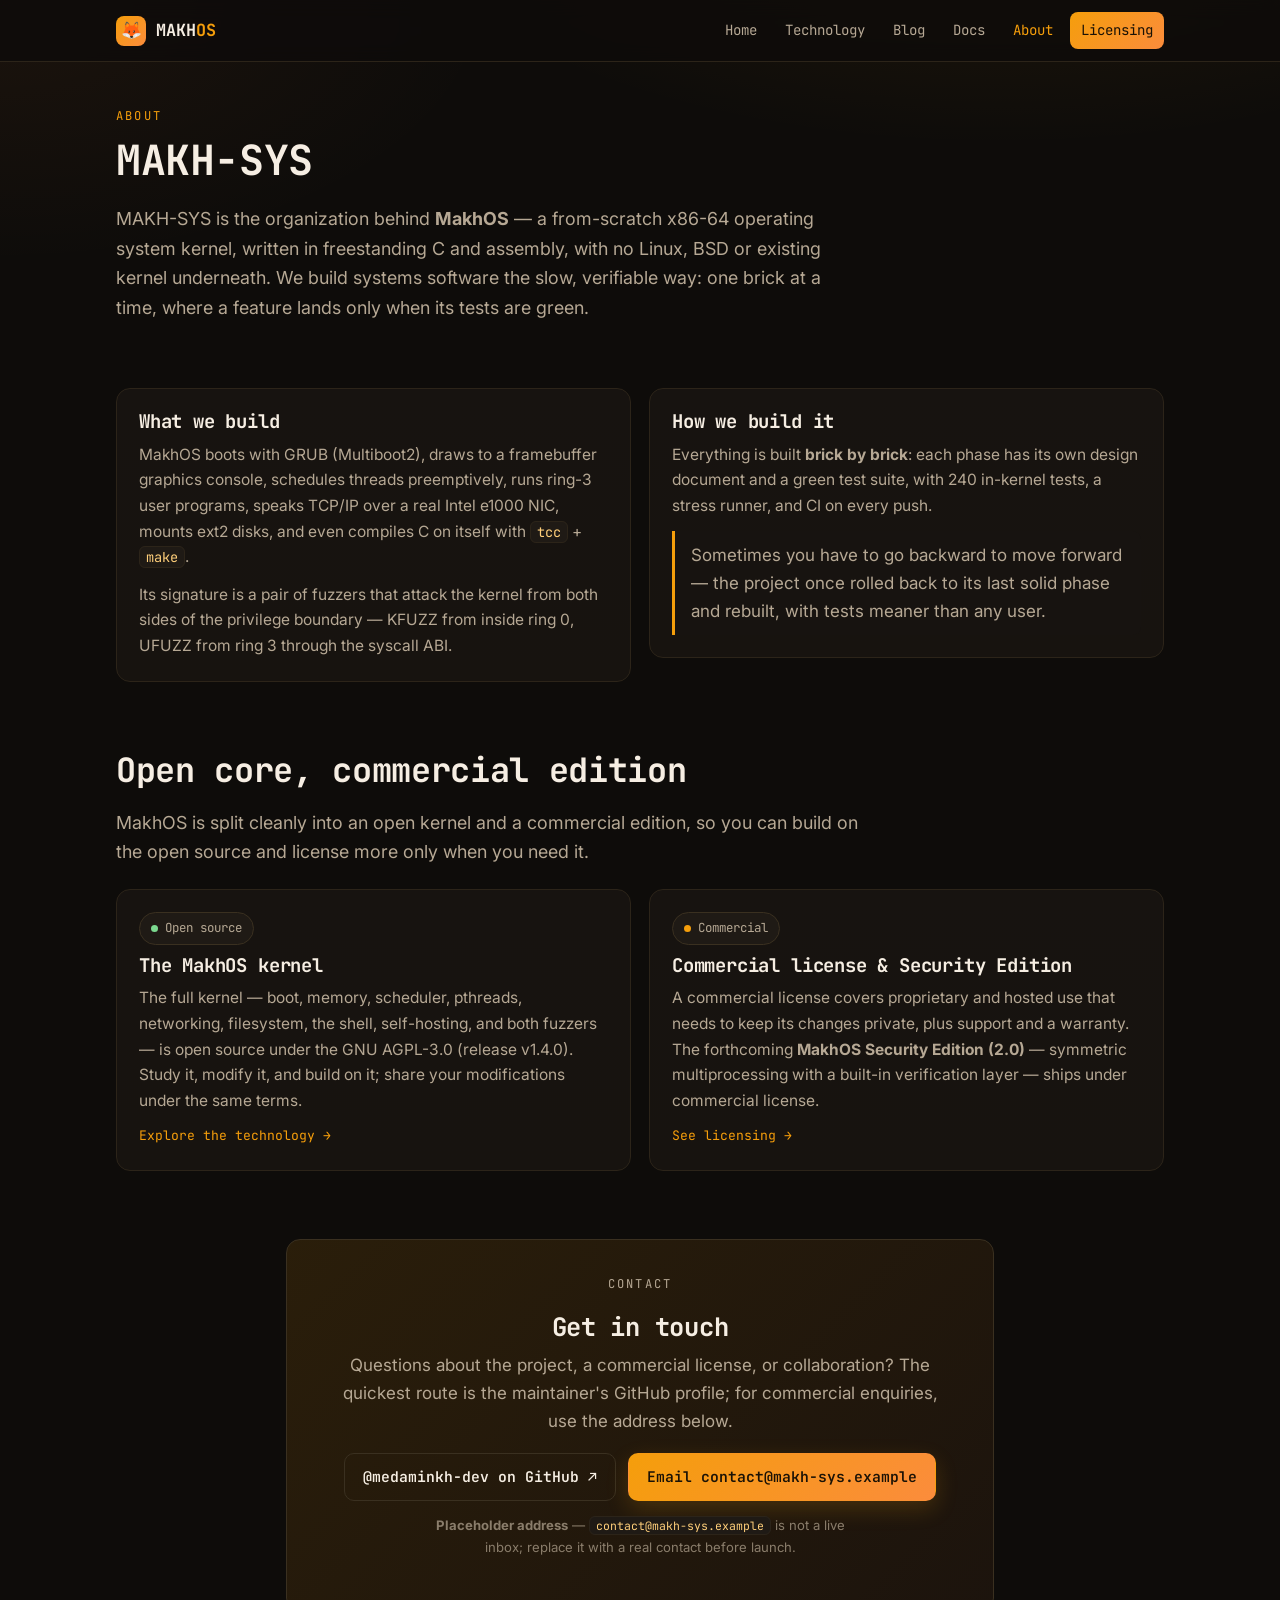
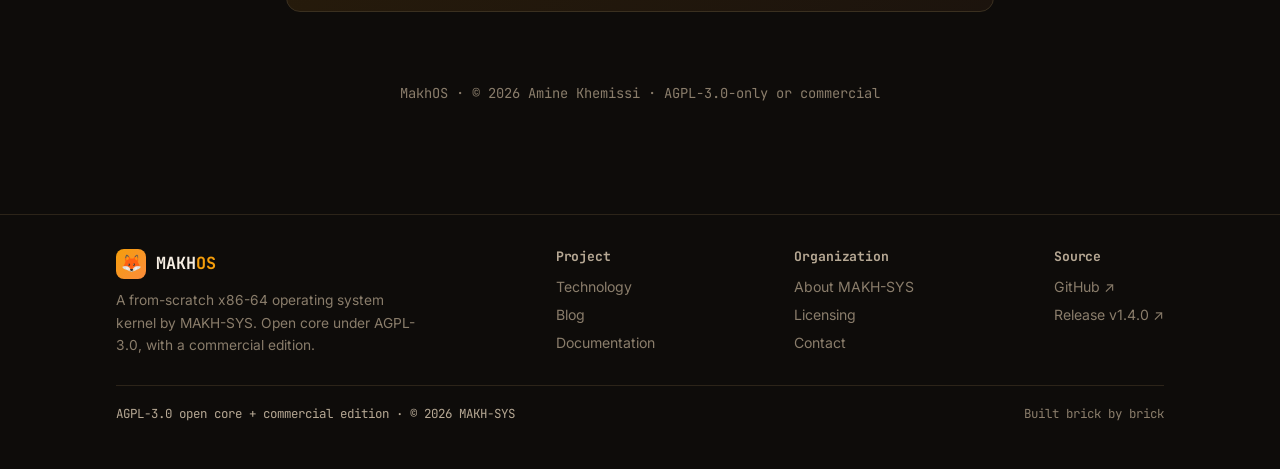
==== about.html @ 7cea4a4a "Add the MAKH-SYS / MakhOS marketing + documentation website Static, English, multi-page site: home, " ====
<!DOCTYPE html>
<html lang="en">
<head>
<meta charset="utf-8">
<meta name="viewport" content="width=device-width, initial-scale=1">
<title>About — MAKH-SYS</title>
<meta name="description" content="MAKH-SYS is the organization behind MakhOS, a from-scratch x86-64 operating system kernel. Open core under AGPL-3.0, with a commercial edition — and how to get in touch.">
<link rel="preconnect" href="https://fonts.googleapis.com">
<link rel="preconnect" href="https://fonts.gstatic.com" crossorigin>
<link href="https://fonts.googleapis.com/css2?family=Inter:wght@400;500;600;700&family=JetBrains+Mono:wght@400;500;700&display=swap" rel="stylesheet">
<link rel="stylesheet" href="assets/style.css">
</head>
<body>
<a class="skip" href="#main">Skip to content</a>

<header class="site-header">
  <nav class="nav" aria-label="Primary">
    <a class="brand" href="index.html"><span class="glyph">🦊</span><span>MAKH<b>OS</b></span></a>
    <div class="nav-links">
      <a href="index.html">Home</a>
      <a href="technology.html">Technology</a>
      <a href="blog.html">Blog</a>
      <a href="docs.html">Docs</a>
      <a href="about.html" class="active">About</a>
      <a href="licensing.html" class="cta">Licensing</a>
    </div>
  </nav>
</header>

<main id="main">

<section class="section-tight" style="padding-top:44px">
  <div class="wrap">
    <p class="eyebrow">About</p>
    <h1 style="font-size:clamp(1.8rem,4.6vw,2.6rem);margin:6px 0 10px">MAKH-SYS</h1>
    <p class="lead">MAKH-SYS is the organization behind <strong>MakhOS</strong> — a from-scratch x86-64 operating system kernel, written in freestanding C and assembly, with no Linux, BSD or existing kernel underneath. We build systems software the slow, verifiable way: one brick at a time, where a feature lands only when its tests are green.</p>
  </div>
</section>

<section style="padding-top:12px">
  <div class="wrap">
    <div class="grid grid-2" style="align-items:start">
      <div class="card">
        <h3>What we build</h3>
        <p style="margin-bottom:12px">MakhOS boots with GRUB (Multiboot2), draws to a framebuffer graphics console, schedules threads preemptively, runs ring-3 user programs, speaks TCP/IP over a real Intel e1000 NIC, mounts ext2 disks, and even compiles C on itself with <code class="inline-code">tcc</code> + <code class="inline-code">make</code>.</p>
        <p>Its signature is a pair of fuzzers that attack the kernel from both sides of the privilege boundary — KFUZZ from inside ring 0, UFUZZ from ring 3 through the syscall ABI.</p>
      </div>
      <div class="card">
        <h3>How we build it</h3>
        <p style="margin-bottom:12px">Everything is built <strong>brick by brick</strong>: each phase has its own design document and a green test suite, with 240 in-kernel tests, a stress runner, and CI on every push.</p>
        <blockquote style="margin:0;padding:10px 16px;border-left:3px solid var(--accent);background:var(--bg-elev);color:var(--muted);border-radius:0 8px 8px 0">Sometimes you have to go backward to move forward — the project once rolled back to its last solid phase and rebuilt, with tests meaner than any user.</blockquote>
      </div>
    </div>
  </div>
</section>

<section style="padding-top:12px">
  <div class="wrap">
    <h2 class="section-title">Open core, commercial edition</h2>
    <p class="lead" style="margin-bottom:22px">MakhOS is split cleanly into an open kernel and a commercial edition, so you can build on the open source and license more only when you need it.</p>
    <div class="grid grid-2">
      <div class="card">
        <span class="badge green" style="margin-bottom:10px"><span class="dot"></span>Open source</span>
        <h3>The MakhOS kernel</h3>
        <p>The full kernel — boot, memory, scheduler, pthreads, networking, filesystem, the shell, self-hosting, and both fuzzers — is open source under the GNU AGPL-3.0 (release v1.4.0). Study it, modify it, and build on it; share your modifications under the same terms.</p>
        <a class="more" href="technology.html">Explore the technology →</a>
      </div>
      <div class="card">
        <span class="badge" style="margin-bottom:10px"><span class="dot"></span>Commercial</span>
        <h3>Commercial license &amp; Security Edition</h3>
        <p>A commercial license covers proprietary and hosted use that needs to keep its changes private, plus support and a warranty. The forthcoming <strong>MakhOS Security Edition (2.0)</strong> — symmetric multiprocessing with a built-in verification layer — ships under commercial license.</p>
        <a class="more" href="licensing.html">See licensing →</a>
      </div>
    </div>
  </div>
</section>

<!-- ===================== CONTACT ===================== -->
<section id="contact" style="padding-top:12px">
  <div class="wrap" style="max-width:740px">
    <div class="band">
      <p class="eyebrow" style="text-align:center">Contact</p>
      <h2>Get in touch</h2>
      <p>Questions about the project, a commercial license, or collaboration? The quickest route is the maintainer's GitHub profile; for commercial enquiries, use the address below.</p>
      <div class="btn-row" style="justify-content:center">
        <a class="btn btn-ghost" href="https://github.com/medaminkh-dev" target="_blank" rel="noopener">@medaminkh-dev on GitHub ↗</a>
        <!-- Placeholder address: contact@makh-sys.example is an intentional, non-real placeholder (RFC 2606 .example). Replace with a real address before launch. -->
        <a class="btn btn-primary" href="mailto:contact@makh-sys.example?subject=MakhOS%20enquiry">Email contact@makh-sys.example</a>
      </div>
      <p style="color:var(--faint);font-size:0.82rem;margin-top:14px;text-align:center">
        <strong>Placeholder address</strong> — <code class="inline-code">contact@makh-sys.example</code> is not a live inbox; replace it with a real contact before launch.
      </p>
    </div>
  </div>
</section>

<section style="padding-top:0">
  <div class="wrap center">
    <p style="color:var(--faint);font-family:var(--mono);font-size:0.86rem">MakhOS · © 2026 Amine Khemissi · AGPL-3.0-only or commercial</p>
  </div>
</section>

</main>

<footer class="site-footer">
  <div class="wrap">
    <div class="footer-grid">
      <div class="footer-col" style="max-width:300px">
        <div class="brand" style="margin-bottom:10px"><span class="glyph">🦊</span><span>MAKH<b>OS</b></span></div>
        <p style="color:var(--faint);font-size:0.86rem;margin:0">A from-scratch x86-64 operating system kernel by MAKH-SYS. Open core under AGPL-3.0, with a commercial edition.</p>
      </div>
      <div class="footer-col"><h4>Project</h4><a href="technology.html">Technology</a><a href="blog.html">Blog</a><a href="docs.html">Documentation</a></div>
      <div class="footer-col"><h4>Organization</h4><a href="about.html">About MAKH-SYS</a><a href="licensing.html">Licensing</a><a href="about.html#contact">Contact</a></div>
      <div class="footer-col"><h4>Source</h4><a href="https://github.com/medaminkh-dev/MAKH" target="_blank" rel="noopener">GitHub ↗</a><a href="https://github.com/medaminkh-dev/MAKH/releases/tag/v1.4.0" target="_blank" rel="noopener">Release v1.4.0 ↗</a></div>
    </div>
    <div class="footer-bottom">
      <span class="lic">AGPL-3.0 open core + commercial edition · © 2026 MAKH-SYS</span>
      <span>Built brick by brick</span>
    </div>
  </div>
</footer>

</body>
</html>
---- assets/style.css ----
/* MAKH-SYS / MakhOS marketing site — shared stylesheet
   Dark "fennec" theme: warm amber/orange on near-black. */

:root {
  /* palette */
  --bg:        #0e0c0a;
  --bg-elev:   #171310;
  --bg-elev-2: #1f1a15;
  --panel:     #17130f;
  --text:      #f6eee3;
  --muted:     #b6a894;
  --faint:     #8a7d6b;
  --border:    #2c2419;
  --border-lit:#3a3020;

  --accent:    #f59e0b; /* amber */
  --accent-2:  #fb8c3c; /* orange */
  --accent-3:  #ffcf7a; /* light amber */
  --accent-ink:#1a1206;

  --green:     #7bd88f;
  --cyan:      #6cc6d6;
  --blue:      #7aa2f7;

  --mono: "JetBrains Mono", ui-monospace, "SFMono-Regular", Menlo, Consolas, monospace;
  --sans: "Inter", system-ui, -apple-system, Segoe UI, Roboto, Helvetica, Arial, sans-serif;

  --maxw: 1080px;
  --radius: 14px;
  --radius-sm: 9px;
}

* { box-sizing: border-box; }

html { scroll-behavior: smooth; }

body {
  margin: 0;
  background:
    radial-gradient(1100px 520px at 78% -8%, rgba(245,158,11,0.10), transparent 60%),
    radial-gradient(900px 480px at 0% 0%, rgba(251,140,60,0.06), transparent 55%),
    var(--bg);
  color: var(--text);
  font-family: var(--sans);
  font-size: 17px;
  line-height: 1.65;
  -webkit-font-smoothing: antialiased;
  text-rendering: optimizeLegibility;
}

h1, h2, h3, h4 {
  font-family: var(--mono);
  font-weight: 700;
  line-height: 1.2;
  letter-spacing: -0.01em;
}

a { color: var(--accent-3); text-decoration: none; }
a:hover { color: var(--accent); text-decoration: underline; text-underline-offset: 3px; }

code, kbd, pre, .mono { font-family: var(--mono); }

.wrap { max-width: var(--maxw); margin: 0 auto; padding: 0 16px; }

.sr-only {
  position: absolute; width: 1px; height: 1px; padding: 0; margin: -1px;
  overflow: hidden; clip: rect(0,0,0,0); white-space: nowrap; border: 0;
}

/* ---------- skip link ---------- */
.skip {
  position: absolute; left: -999px; top: 0; z-index: 100;
  background: var(--accent); color: var(--accent-ink);
  padding: 10px 16px; border-radius: 0 0 8px 0; font-family: var(--mono);
}
.skip:focus { left: 0; }

/* ---------- header / nav ---------- */
.site-header {
  position: sticky; top: 0; z-index: 40;
  background: rgba(14,12,10,0.82);
  backdrop-filter: blur(10px);
  border-bottom: 1px solid var(--border);
}
.nav {
  display: flex; align-items: center; gap: 18px;
  max-width: var(--maxw); margin: 0 auto; padding: 12px 16px;
}
.brand {
  display: flex; align-items: center; gap: 10px;
  font-family: var(--mono); font-weight: 700; font-size: 1.05rem;
  color: var(--text); white-space: nowrap;
}
.brand:hover { text-decoration: none; color: var(--text); }
.brand .glyph {
  display: inline-grid; place-items: center;
  width: 30px; height: 30px; border-radius: 8px;
  background: linear-gradient(135deg, var(--accent), var(--accent-2));
  color: var(--accent-ink); font-size: 1.05rem;
}
.brand b { color: var(--accent); }
.nav-links {
  display: flex; align-items: center; gap: 6px; flex-wrap: wrap;
  margin-left: auto;
}
.nav-links a {
  color: var(--muted); font-family: var(--mono); font-size: 0.88rem;
  padding: 7px 11px; border-radius: 8px; white-space: nowrap;
}
.nav-links a:hover { color: var(--text); background: var(--bg-elev-2); text-decoration: none; }
.nav-links a.active { color: var(--accent); }
.nav-links a.cta {
  color: var(--accent-ink); background: linear-gradient(135deg,var(--accent),var(--accent-2));
}
.nav-links a.cta:hover { filter: brightness(1.08); color: var(--accent-ink); }

/* ---------- layout primitives ---------- */
section { padding: 56px 0; }
.section-tight { padding: 36px 0; }
.lead { font-size: 1.12rem; color: var(--muted); max-width: 68ch; }
.eyebrow {
  font-family: var(--mono); font-size: 0.76rem; letter-spacing: 0.18em;
  text-transform: uppercase; color: var(--accent); margin: 0 0 10px;
}
.center { text-align: center; }
.divider { height: 1px; background: var(--border); border: 0; margin: 0; }

h2.section-title { font-size: clamp(1.5rem, 3.4vw, 2.1rem); margin: 0 0 6px; }
h3 { font-size: 1.18rem; }

/* ---------- badges ---------- */
.badges { display: flex; flex-wrap: wrap; gap: 8px; }
.badge {
  display: inline-flex; align-items: center; gap: 7px;
  font-family: var(--mono); font-size: 0.78rem;
  padding: 5px 11px; border-radius: 999px;
  background: var(--bg-elev-2); border: 1px solid var(--border-lit); color: var(--muted);
}
.badge .dot { width: 7px; height: 7px; border-radius: 50%; background: var(--accent); }
.badge.green .dot { background: var(--green); }
.badge.blue  .dot { background: var(--blue); }

/* ---------- buttons ---------- */
.btn {
  display: inline-flex; align-items: center; gap: 9px;
  font-family: var(--mono); font-weight: 600; font-size: 0.92rem;
  padding: 11px 18px; border-radius: 10px; cursor: pointer;
  border: 1px solid transparent;
}
.btn-primary { background: linear-gradient(135deg,var(--accent),var(--accent-2)); color: var(--accent-ink); }
.btn-primary:hover { filter: brightness(1.08); text-decoration: none; color: var(--accent-ink); }
.btn-ghost { background: transparent; border-color: var(--border-lit); color: var(--text); }
.btn-ghost:hover { border-color: var(--accent); color: var(--accent); text-decoration: none; }
.btn-row { display: flex; flex-wrap: wrap; gap: 12px; }

/* ---------- hero ---------- */
.hero { padding: 64px 0 40px; }
.hero-grid {
  display: grid; grid-template-columns: 1.25fr 0.9fr; gap: 40px; align-items: center;
}
.hero h1 {
  font-size: clamp(1.9rem, 5.2vw, 3.1rem); margin: 10px 0 14px; line-height: 1.1;
}
.hero h1 .accent { color: var(--accent); }
.hero-logo {
  display: grid; place-items: center;
}
.hero-logo img {
  width: 100%; max-width: 420px; height: auto;
  filter: drop-shadow(0 18px 40px rgba(245,158,11,0.18));
}
.pitch { font-size: 1.16rem; color: var(--muted); max-width: 54ch; }

/* ---------- cards / grids ---------- */
.grid { display: grid; gap: 18px; }
.grid-2 { grid-template-columns: repeat(2, 1fr); }
.grid-3 { grid-template-columns: repeat(3, 1fr); }

.card {
  background: linear-gradient(180deg, var(--bg-elev), var(--panel));
  border: 1px solid var(--border);
  border-radius: var(--radius);
  padding: 22px;
}
.card h3 { margin: 0 0 8px; color: var(--text); }
.card p { margin: 0; color: var(--muted); font-size: 0.97rem; }
.card .ico { font-size: 1.4rem; margin-bottom: 6px; display: block; }
a.card:hover { border-color: var(--accent); text-decoration: none; }
a.card:hover h3 { color: var(--accent); }
.card .more {
  display: inline-block; margin-top: 12px; font-family: var(--mono);
  font-size: 0.82rem; color: var(--accent);
}

/* ---------- terminal block ---------- */
.terminal {
  background: #0b0906; border: 1px solid var(--border-lit); border-radius: var(--radius);
  overflow: hidden; box-shadow: 0 16px 40px rgba(0,0,0,0.4);
}
.terminal .bar {
  display: flex; align-items: center; gap: 8px;
  padding: 10px 14px; background: var(--bg-elev-2); border-bottom: 1px solid var(--border);
}
.terminal .bar .tl { width: 11px; height: 11px; border-radius: 50%; background: #3a3020; }
.terminal .bar .tl.r { background: #d1603a; }
.terminal .bar .tl.y { background: var(--accent); }
.terminal .bar .tl.g { background: var(--green); }
.terminal .bar .title {
  margin-left: 8px; font-family: var(--mono); font-size: 0.78rem; color: var(--faint);
}
.terminal pre {
  margin: 0; padding: 18px 18px 20px; overflow-x: auto;
  font-size: 0.85rem; line-height: 1.7; color: #e9dfce;
}
.terminal .p { color: var(--accent); }        /* prompt */
.terminal .c { color: var(--accent-3); }       /* command */
.terminal .o { color: var(--muted); }           /* output */
.terminal .ok { color: var(--green); }

/* generic code block */
pre.code {
  background: #0b0906; border: 1px solid var(--border); border-radius: var(--radius-sm);
  padding: 16px 18px; overflow-x: auto; font-size: 0.85rem; color: #e9dfce; line-height: 1.65;
}
.inline-code {
  font-family: var(--mono); font-size: 0.88em;
  background: var(--bg-elev-2); border: 1px solid var(--border);
  padding: 1px 6px; border-radius: 6px; color: var(--accent-3);
}

/* ---------- feature table ---------- */
.ftable { width: 100%; border-collapse: collapse; font-size: 0.93rem; }
.ftable th, .ftable td {
  text-align: left; padding: 11px 14px; border-bottom: 1px solid var(--border);
  vertical-align: top;
}
.ftable th { font-family: var(--mono); color: var(--accent); font-size: 0.82rem; }
.ftable td { color: var(--muted); }
.ftable td code, .ftable th code { color: var(--accent-3); }
.table-wrap { overflow-x: auto; border: 1px solid var(--border); border-radius: var(--radius); }

/* ---------- diagram figure ---------- */
figure.diagram {
  margin: 22px 0 6px; background: var(--panel);
  border: 1px solid var(--border); border-radius: var(--radius); padding: 18px;
}
figure.diagram svg { width: 100%; height: auto; display: block; }
figure.diagram figcaption {
  margin-top: 12px; font-size: 0.85rem; color: var(--faint); font-family: var(--mono);
  text-align: center;
}

/* ---------- tech section anchors ---------- */
.anchor-nav {
  display: flex; flex-wrap: wrap; gap: 8px; margin: 18px 0 8px;
}
.anchor-nav a {
  font-family: var(--mono); font-size: 0.82rem; color: var(--muted);
  padding: 6px 12px; border: 1px solid var(--border-lit); border-radius: 999px;
}
.anchor-nav a:hover { color: var(--accent); border-color: var(--accent); text-decoration: none; }

.tech-block { padding: 46px 0; border-top: 1px solid var(--border); }
.tech-block:first-of-type { border-top: 0; }
.tech-block h2 { font-size: clamp(1.4rem, 3.2vw, 1.9rem); margin: 0 0 4px; display:flex; align-items:center; gap:12px; flex-wrap:wrap;}
.tech-block .tag {
  font-family: var(--mono); font-size: 0.7rem; letter-spacing:0.12em; text-transform:uppercase;
  color: var(--accent); border: 1px solid var(--border-lit); border-radius: 999px; padding: 3px 9px;
}
.key-list { list-style: none; padding: 0; margin: 16px 0 0; display: grid; gap: 10px; }
.key-list li { padding-left: 24px; position: relative; color: var(--muted); font-size: 0.97rem; }
.key-list li::before {
  content: "›"; position: absolute; left: 4px; top: -1px; color: var(--accent); font-weight: 700;
}
.key-list li b { color: var(--text); font-weight: 600; }

.stat-row { display: flex; flex-wrap: wrap; gap: 14px; margin-top: 18px; }
.stat {
  flex: 1 1 150px; background: var(--bg-elev); border: 1px solid var(--border);
  border-radius: var(--radius-sm); padding: 14px 16px;
}
.stat .n { font-family: var(--mono); font-size: 1.35rem; font-weight: 700; color: var(--accent); }
.stat .l { font-size: 0.82rem; color: var(--faint); }

/* ---------- blog ---------- */
.post-card { display: flex; flex-direction: column; }
.post-card .meta { font-family: var(--mono); font-size: 0.76rem; color: var(--faint); margin-bottom: 8px; }
.post-card .tagline { display:inline-block; font-family: var(--mono); font-size:0.72rem; color: var(--accent-ink);
  background: var(--accent-3); padding: 2px 8px; border-radius: 999px; margin-bottom: 10px; }
.post-card.soon { opacity: 0.96; border-style: dashed; }

.article { max-width: 760px; margin: 0 auto; }
.article h1 { font-size: clamp(1.7rem, 4.4vw, 2.5rem); margin: 6px 0 10px; }
.article h2 { font-size: 1.4rem; margin: 34px 0 10px; color: var(--accent-3); }
.article h3 { font-size: 1.1rem; margin: 24px 0 6px; }
.article p, .article li { color: #e3d8c8; }
.article .meta { font-family: var(--mono); font-size: 0.82rem; color: var(--faint); margin-bottom: 18px; }
.article blockquote {
  margin: 20px 0; padding: 12px 18px; border-left: 3px solid var(--accent);
  background: var(--bg-elev); color: var(--muted); border-radius: 0 8px 8px 0;
}
.article ul, .article ol { padding-left: 22px; }
.article li { margin: 6px 0; }

/* ---------- callout ---------- */
.callout {
  background: linear-gradient(135deg, rgba(245,158,11,0.10), rgba(251,140,60,0.05));
  border: 1px solid var(--border-lit); border-left: 3px solid var(--accent);
  border-radius: var(--radius-sm); padding: 18px 20px; margin: 20px 0;
}
.callout .label { font-family: var(--mono); font-size: 0.74rem; letter-spacing: 0.1em;
  text-transform: uppercase; color: var(--accent); margin-bottom: 6px; }

/* ---------- CTA band ---------- */
.band {
  background: linear-gradient(135deg, rgba(245,158,11,0.12), rgba(251,140,60,0.06));
  border: 1px solid var(--border-lit); border-radius: var(--radius);
  padding: 34px; text-align: center;
}
.band h2 { margin: 0 0 8px; }
.band p { color: var(--muted); margin: 0 auto 18px; max-width: 56ch; }

/* ---------- footer ---------- */
.site-footer {
  border-top: 1px solid var(--border); margin-top: 40px; padding: 34px 0 44px;
  color: var(--faint); font-size: 0.88rem;
}
.footer-grid { display: flex; flex-wrap: wrap; gap: 30px; justify-content: space-between; }
.footer-col h4 { font-size: 0.82rem; color: var(--muted); margin: 0 0 10px; font-family: var(--mono); }
.footer-col a { display: block; color: var(--faint); margin: 5px 0; font-size: 0.88rem; }
.footer-col a:hover { color: var(--accent); }
.footer-bottom {
  margin-top: 26px; padding-top: 18px; border-top: 1px solid var(--border);
  display: flex; flex-wrap: wrap; gap: 10px; justify-content: space-between; align-items: center;
  font-family: var(--mono); font-size: 0.78rem;
}
.footer-bottom .lic { color: var(--muted); }

/* ---------- SVG diagram shared styles ---------- */
.d-box { fill: var(--bg-elev-2); stroke: var(--border-lit); }
.d-box-accent { fill: rgba(245,158,11,0.12); stroke: var(--accent); }
.d-box-danger { fill: rgba(209,96,58,0.14); stroke: #d1603a; }
.d-box-ok { fill: rgba(123,216,143,0.10); stroke: var(--green); }
.d-label { fill: var(--text); font-family: var(--mono); font-size: 13px; }
.d-sub   { fill: var(--muted); font-family: var(--mono); font-size: 11px; }
.d-accent{ fill: var(--accent); font-family: var(--mono); font-size: 11px; }
.d-line  { stroke: var(--faint); stroke-width: 1.6; fill: none; }
.d-line-accent { stroke: var(--accent); stroke-width: 1.8; fill: none; }
.d-line-danger { stroke: #d1603a; stroke-width: 1.8; fill: none; }
.d-line-dash { stroke: var(--muted); stroke-width: 1.4; fill: none; stroke-dasharray: 5 4; }

/* ---------- responsive ---------- */
@media (max-width: 860px) {
  .hero-grid { grid-template-columns: 1fr; gap: 26px; }
  .hero-logo { order: -1; }
  .hero-logo img { max-width: 300px; }
  .grid-3 { grid-template-columns: 1fr; }
  .grid-2 { grid-template-columns: 1fr; }
}
@media (max-width: 620px) {
  body { font-size: 16px; }
  section { padding: 44px 0; }
  .nav { gap: 10px; }
  .brand span.full { display: none; }
  .nav-links { gap: 2px; }
  .nav-links a { padding: 6px 8px; font-size: 0.8rem; }
  .band { padding: 24px 18px; }
}

/* ============================================================
   index.html polish (Change 2) — premium hero, proof strip
   ============================================================ */

.hero-pro { padding: 72px 0 24px; }
.hero-pro .eyebrow { margin-bottom: 16px; }
.hero-pro h1 {
  font-size: clamp(2.05rem, 5.4vw, 3.35rem);
  line-height: 1.08; letter-spacing: -0.02em; margin: 0 0 18px; max-width: 16ch;
}
.hero-pro .pitch { font-size: 1.2rem; line-height: 1.6; max-width: 56ch; color: var(--muted); }
.hero-pro .trust {
  margin-top: 18px; display: flex; flex-wrap: wrap; gap: 8px 18px; align-items: center;
  font-family: var(--mono); font-size: 0.8rem; color: var(--faint);
}
.hero-pro .trust .sep { color: var(--border-lit); }
.hero-pro .trust b { color: var(--muted); font-weight: 500; }

/* button refinements (shared, benefits all pages) */
.btn { transition: transform .12s ease, filter .12s ease, border-color .12s ease, color .12s ease; }
.btn-primary {
  box-shadow: 0 8px 22px rgba(245,158,11,0.18);
}
.btn-primary:hover { transform: translateY(-1px); box-shadow: 0 12px 28px rgba(245,158,11,0.26); }
.btn-ghost:hover { transform: translateY(-1px); }
.btn-lg { padding: 13px 22px; font-size: 0.98rem; }

/* card hover lift (shared) */
.card { transition: transform .14s ease, border-color .14s ease, box-shadow .14s ease; }
a.card:hover { transform: translateY(-3px); box-shadow: 0 14px 30px rgba(0,0,0,0.28); }

/* ---------- proof strip ---------- */
.proof {
  border: 1px solid var(--border);
  border-radius: var(--radius);
  background: linear-gradient(180deg, var(--bg-elev), var(--panel));
  display: grid; grid-template-columns: repeat(5, 1fr);
  overflow: hidden;
}
.proof .cell {
  padding: 22px 18px; border-left: 1px solid var(--border);
  display: flex; flex-direction: column; gap: 4px; min-width: 0;
}
.proof .cell:first-child { border-left: 0; }
.proof .cell .k {
  font-family: var(--mono); font-weight: 700; color: var(--accent);
  font-size: 1.5rem; line-height: 1; letter-spacing: -0.01em;
}
.proof .cell .k.sm { font-size: 1.12rem; }
.proof .cell .v { font-size: 0.82rem; color: var(--muted); line-height: 1.35; }

/* ---------- signature (two fuzzers) premium block ---------- */
.sig { display: grid; grid-template-columns: 1fr 1fr; gap: 18px; margin-top: 26px; }
.sig .pane {
  position: relative; background: linear-gradient(180deg, var(--bg-elev), var(--panel));
  border: 1px solid var(--border); border-radius: var(--radius); padding: 24px;
}
.sig .pane .ring {
  font-family: var(--mono); font-size: 0.72rem; letter-spacing: 0.12em; text-transform: uppercase;
  color: var(--accent-ink); background: var(--accent-3); padding: 3px 10px; border-radius: 999px;
  display: inline-block; margin-bottom: 12px;
}
.sig .pane h3 { font-size: 1.25rem; margin: 0 0 8px; }
.sig .pane p { color: var(--muted); margin: 0 0 14px; font-size: 0.97rem; }
.sig .pane .arrow { font-family: var(--mono); font-size: 0.85rem; color: var(--accent); }
.sig .pane:hover { border-color: var(--border-lit); }

@media (max-width: 860px) {
  .proof { grid-template-columns: repeat(2, 1fr); }
  .proof .cell:nth-child(odd) { border-left: 0; }
  .proof .cell:nth-child(n+3) { border-top: 1px solid var(--border); }
  .sig { grid-template-columns: 1fr; }
  .hero-pro { padding: 48px 0 16px; }
}
@media (max-width: 480px) {
  .proof { grid-template-columns: 1fr; }
  .proof .cell { border-left: 0; border-top: 1px solid var(--border); }
  .proof .cell:first-child { border-top: 0; }
}
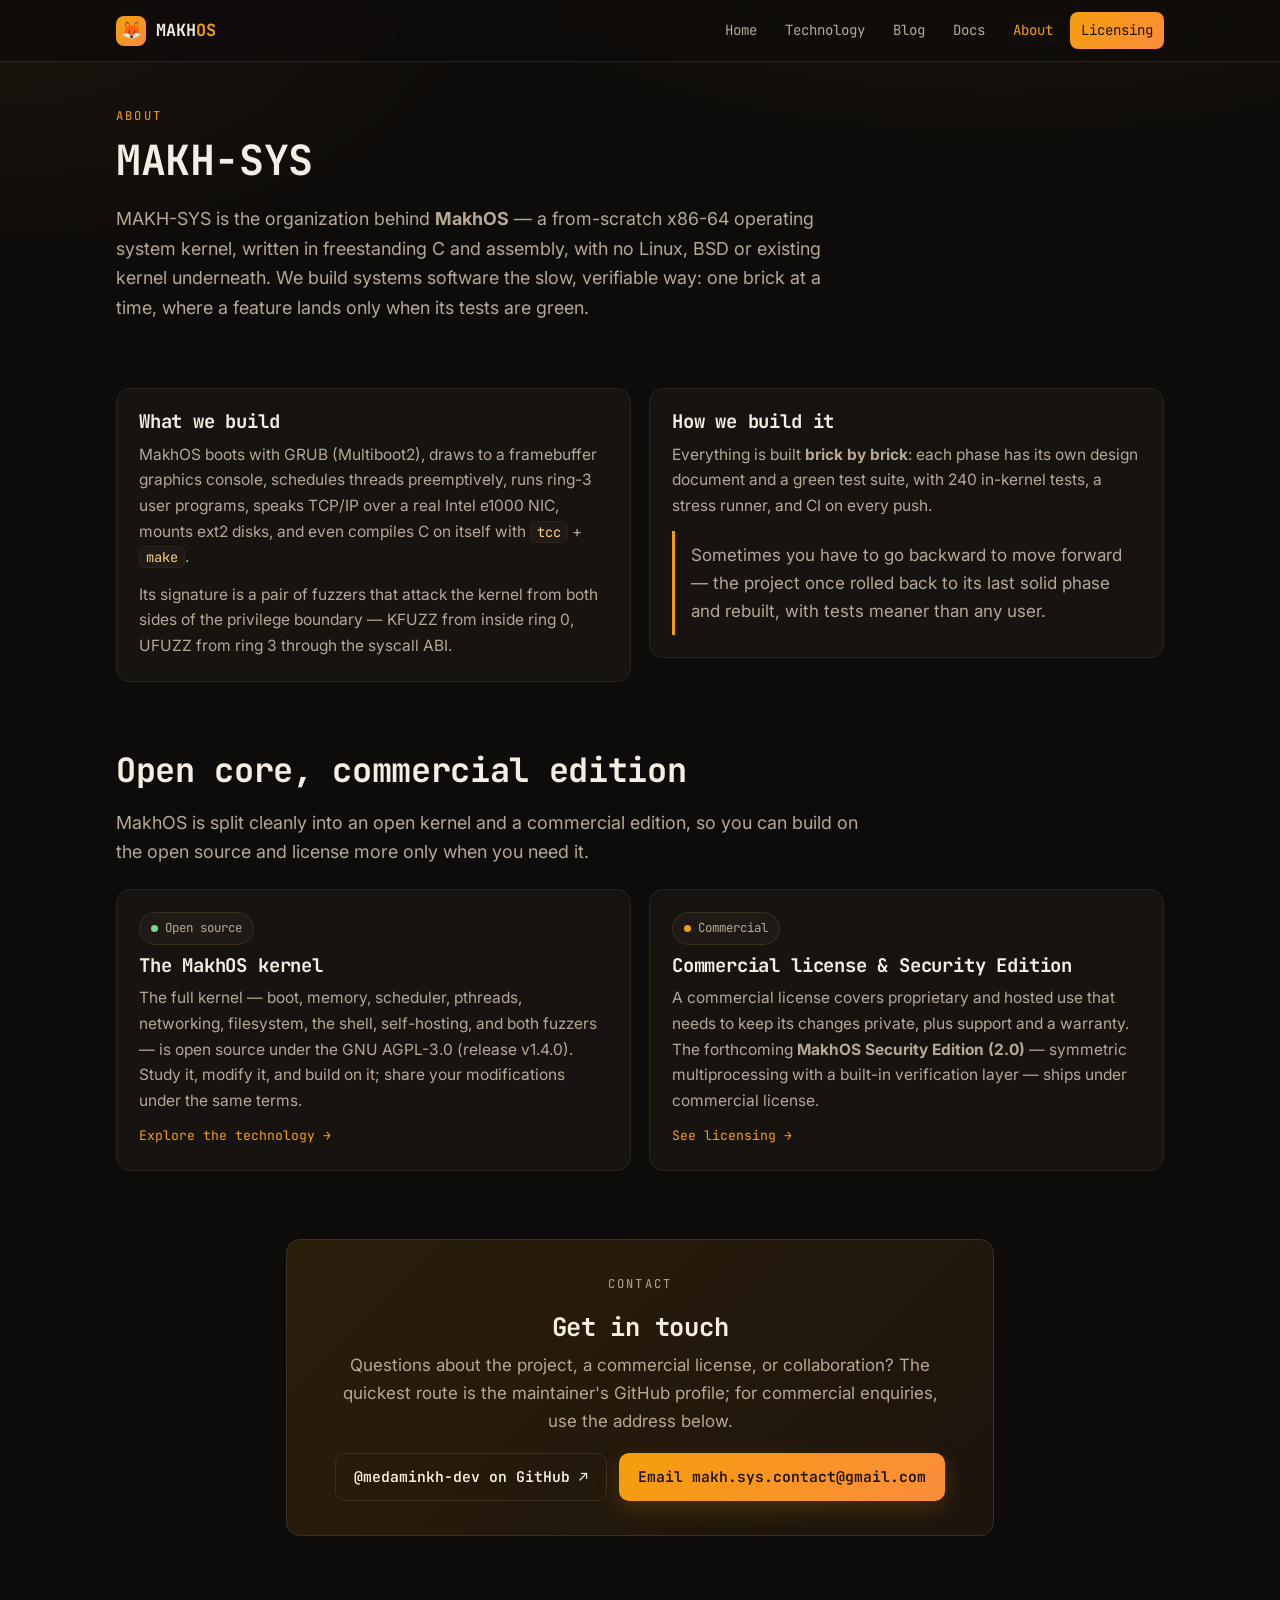
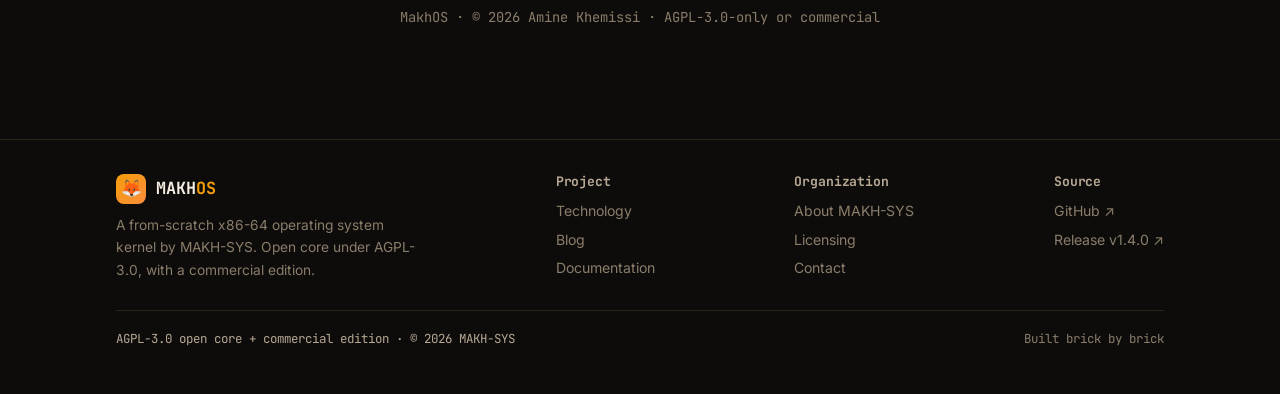
==== commit 455df42d: "Replace placeholder email with real contact address Updated email contact information from a placeho" ====
--- a/about.html
+++ b/about.html
@@ -84,13 +84,9 @@
       <p>Questions about the project, a commercial license, or collaboration? The quickest route is the maintainer's GitHub profile; for commercial enquiries, use the address below.</p>
       <div class="btn-row" style="justify-content:center">
         <a class="btn btn-ghost" href="https://github.com/medaminkh-dev" target="_blank" rel="noopener">@medaminkh-dev on GitHub ↗</a>
-        <!-- Placeholder address: contact@makh-sys.example is an intentional, non-real placeholder (RFC 2606 .example). Replace with a real address before launch. -->
-        <a class="btn btn-primary" href="mailto:contact@makh-sys.example?subject=MakhOS%20enquiry">Email contact@makh-sys.example</a>
-      </div>
-      <p style="color:var(--faint);font-size:0.82rem;margin-top:14px;text-align:center">
-        <strong>Placeholder address</strong> — <code class="inline-code">contact@makh-sys.example</code> is not a live inbox; replace it with a real contact before launch.
-      </p>
-    </div>
+      
+        <a class="btn btn-primary" href="mailto:contact@makh-sys.example?subject=MakhOS%20enquiry">Email makh.sys.contact@gmail.com</a>
+      
   </div>
 </section>
 
